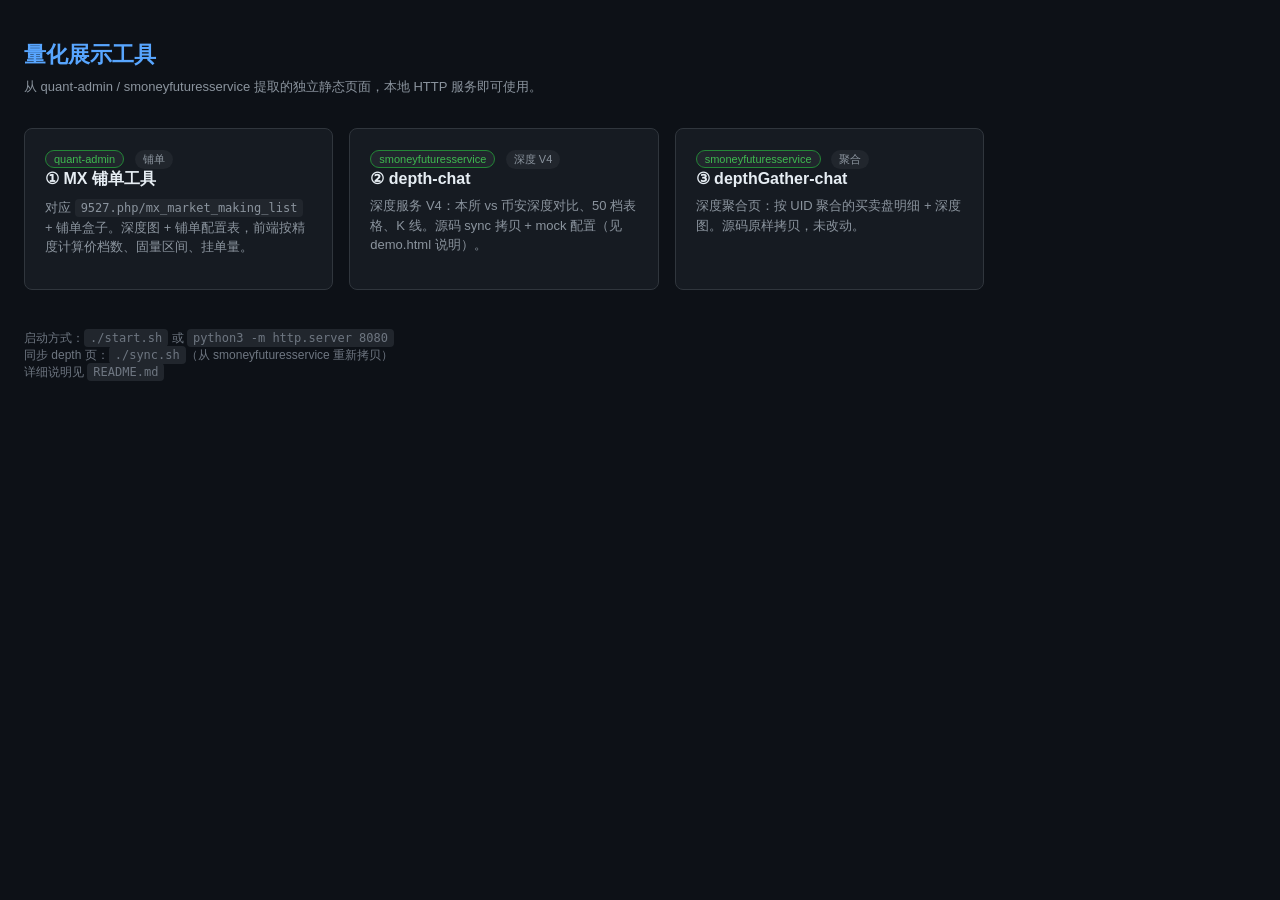
==== index.html @ 86db3efb "feat: initial quant-visual-tools static dashboard suite Extract market-making, depth-chat V4, and de" ====
<!DOCTYPE html>
<html lang="zh">
<head>
  <meta charset="UTF-8">
  <meta name="viewport" content="width=device-width, initial-scale=1.0">
  <title>量化展示工具</title>
  <style>
    * { box-sizing: border-box; margin: 0; padding: 0; }
    body {
      font-family: -apple-system, BlinkMacSystemFont, 'Segoe UI', sans-serif;
      background: #0d1117;
      color: #e6edf3;
      min-height: 100vh;
      padding: 40px 24px;
    }
    h1 { font-size: 22px; margin-bottom: 8px; color: #58a6ff; }
    .sub { color: #8b949e; font-size: 13px; margin-bottom: 32px; }
    .grid { display: grid; grid-template-columns: repeat(auto-fill, minmax(300px, 1fr)); gap: 16px; max-width: 960px; }
    .card {
      background: #161b22;
      border: 1px solid #30363d;
      border-radius: 8px;
      padding: 20px;
      text-decoration: none;
      color: inherit;
      transition: border-color .15s;
    }
    .card:hover { border-color: #58a6ff; }
    .card h2 { font-size: 16px; margin-bottom: 8px; }
    .card p { font-size: 13px; color: #8b949e; line-height: 1.5; margin-bottom: 12px; }
    .tag {
      display: inline-block;
      font-size: 11px;
      padding: 2px 8px;
      border-radius: 12px;
      background: #21262d;
      color: #8b949e;
      margin-right: 6px;
    }
    .tag.src { color: #3fb950; border: 1px solid #238636; }
    footer { margin-top: 40px; font-size: 12px; color: #6e7681; max-width: 960px; }
    code { background: #21262d; padding: 2px 6px; border-radius: 4px; font-size: 12px; }
  </style>
</head>
<body>
  <h1>量化展示工具</h1>
  <p class="sub">从 quant-admin / smoneyfuturesservice 提取的独立静态页面，本地 HTTP 服务即可使用。</p>

  <div class="grid">
    <a class="card" href="market-making/index.html">
      <span class="tag src">quant-admin</span>
      <span class="tag">铺单</span>
      <h2>① MX 铺单工具</h2>
      <p>对应 <code>9527.php/mx_market_making_list</code> + 铺单盒子。深度图 + 铺单配置表，前端按精度计算价档数、固量区间、挂单量。</p>
    </a>

    <a class="card" href="depth-chat/demo.html">
      <span class="tag src">smoneyfuturesservice</span>
      <span class="tag">深度 V4</span>
      <h2>② depth-chat</h2>
      <p>深度服务 V4：本所 vs 币安深度对比、50 档表格、K 线。源码 sync 拷贝 + mock 配置（见 demo.html 说明）。</p>
    </a>

    <a class="card" href="depth-gather/depthGather-chat.html">
      <span class="tag src">smoneyfuturesservice</span>
      <span class="tag">聚合</span>
      <h2>③ depthGather-chat</h2>
      <p>深度聚合页：按 UID 聚合的买卖盘明细 + 深度图。源码原样拷贝，未改动。</p>
    </a>
  </div>

  <footer>
    启动方式：<code>./start.sh</code> 或 <code>python3 -m http.server 8080</code><br>
    同步 depth 页：<code>./sync.sh</code>（从 smoneyfuturesservice 重新拷贝）<br>
    详细说明见 <code>README.md</code>
  </footer>
</body>
</html>
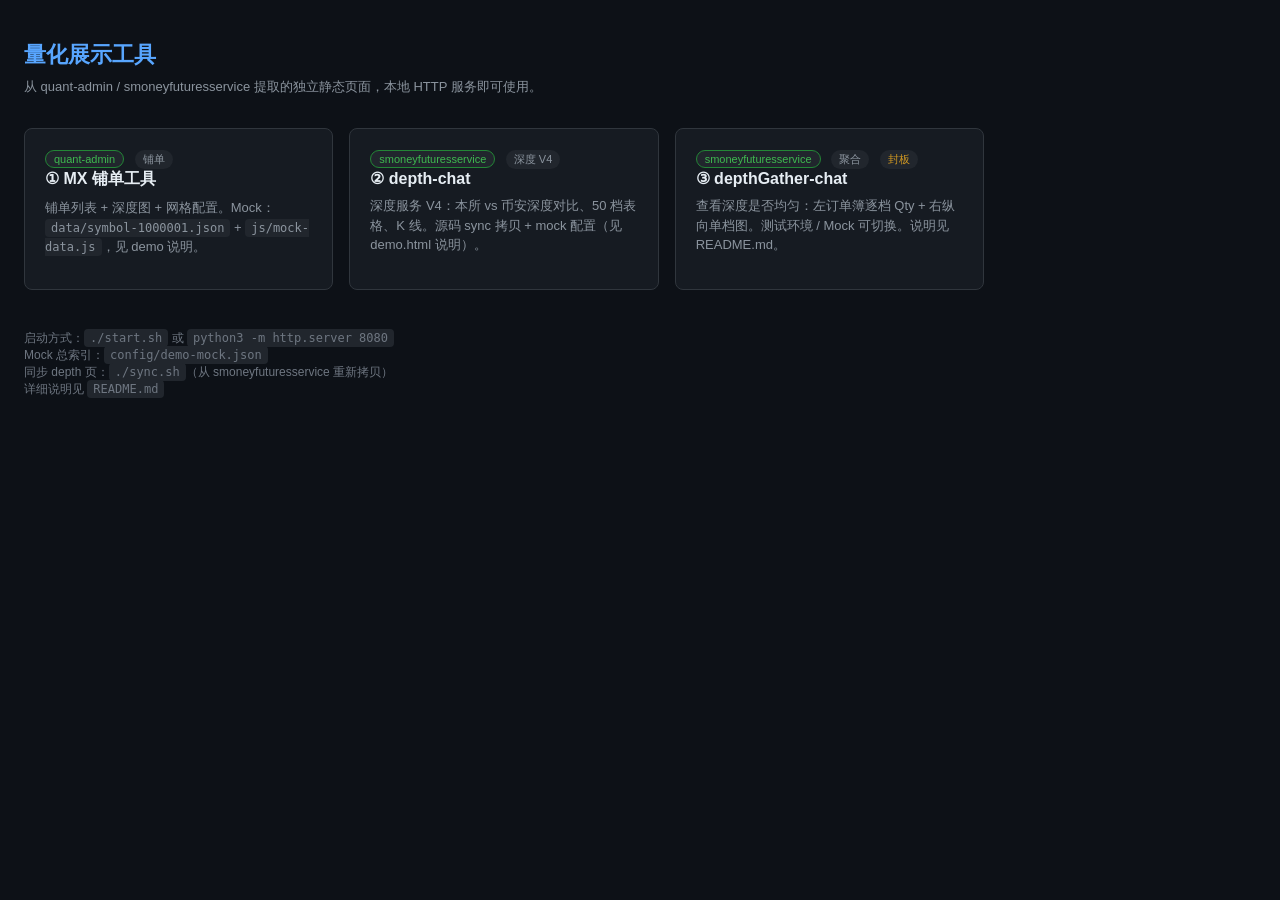
==== commit 4d974303: "feat(depth-gather): freeze depthGather-chat for uniform depth inspection depthGather-chat is sealed;" ====
--- a/index.html
+++ b/index.html
@@ -47,11 +47,11 @@
   <p class="sub">从 quant-admin / smoneyfuturesservice 提取的独立静态页面，本地 HTTP 服务即可使用。</p>
 
   <div class="grid">
-    <a class="card" href="market-making/index.html">
+    <a class="card" href="market-making/demo.html">
       <span class="tag src">quant-admin</span>
       <span class="tag">铺单</span>
       <h2>① MX 铺单工具</h2>
-      <p>对应 <code>9527.php/mx_market_making_list</code> + 铺单盒子。深度图 + 铺单配置表，前端按精度计算价档数、固量区间、挂单量。</p>
+      <p>铺单列表 + 深度图 + 网格配置。Mock：<code>data/symbol-1000001.json</code> + <code>js/mock-data.js</code>，见 demo 说明。</p>
     </a>
 
     <a class="card" href="depth-chat/demo.html">
@@ -61,16 +61,18 @@
       <p>深度服务 V4：本所 vs 币安深度对比、50 档表格、K 线。源码 sync 拷贝 + mock 配置（见 demo.html 说明）。</p>
     </a>
 
-    <a class="card" href="depth-gather/depthGather-chat.html">
+    <a class="card" href="depth-gather/README.md">
       <span class="tag src">smoneyfuturesservice</span>
       <span class="tag">聚合</span>
+      <span class="tag" style="color:#d29922;border-color:#9e6a03">封板</span>
       <h2>③ depthGather-chat</h2>
-      <p>深度聚合页：按 UID 聚合的买卖盘明细 + 深度图。源码原样拷贝，未改动。</p>
+      <p>查看深度是否均匀：左订单簿逐档 Qty + 右纵向单档图。测试环境 / Mock 可切换。说明见 README.md。</p>
     </a>
   </div>
 
   <footer>
     启动方式：<code>./start.sh</code> 或 <code>python3 -m http.server 8080</code><br>
+    Mock 总索引：<code>config/demo-mock.json</code><br>
     同步 depth 页：<code>./sync.sh</code>（从 smoneyfuturesservice 重新拷贝）<br>
     详细说明见 <code>README.md</code>
   </footer>
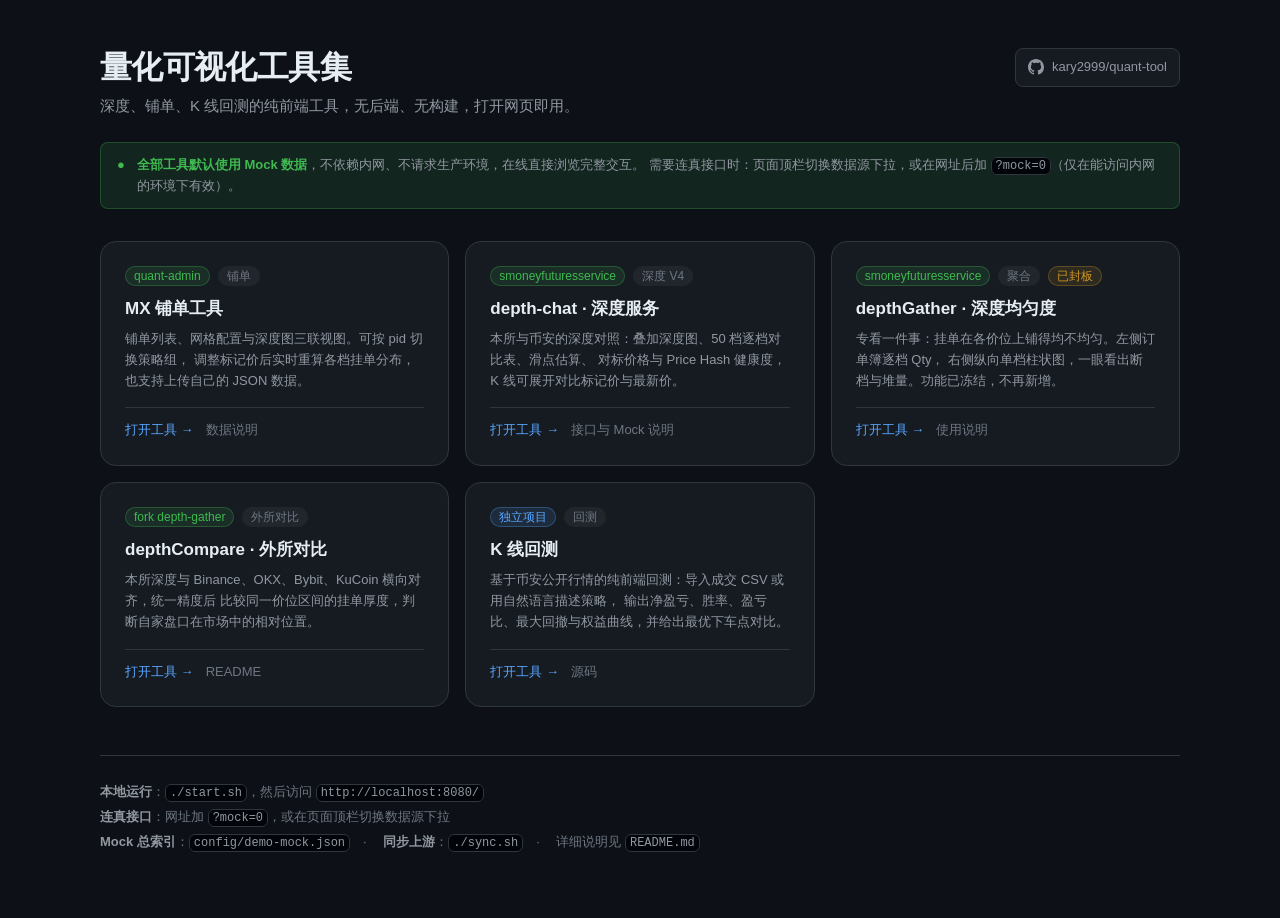
==== commit e01af04a: "feat(pages): publish landing page for github pages Rebuild index.html as the site entry point: desig" ====
--- a/index.html
+++ b/index.html
@@ -3,78 +3,353 @@
 <head>
   <meta charset="UTF-8">
   <meta name="viewport" content="width=device-width, initial-scale=1.0">
-  <title>量化展示工具</title>
+  <title>量化可视化工具集</title>
+  <meta name="description" content="深度、铺单、K 线回测的纯前端可视化工具集，默认内置 Mock 数据，打开即用。">
+  <link rel="icon" href="data:image/svg+xml,<svg xmlns='http://www.w3.org/2000/svg' viewBox='0 0 32 32'><text y='26' font-size='26'>📈</text></svg>">
   <style>
-    * { box-sizing: border-box; margin: 0; padding: 0; }
+    :root {
+      /* 颜色：一个主色 + 中性灰阶 + 语义色 */
+      --bg:        #0d1117;
+      --bg-raised: #161b22;
+      --bg-sunken: #010409;
+      --bg-subtle: #21262d;
+      --border:       #30363d;
+      --border-strong:#3d444d;
+      --text:       #e6edf3;
+      --text-dim:   #9198a1;
+      --text-faint: #6e7681;
+      --accent:      #58a6ff;
+      --accent-dim:  rgba(88, 166, 255, .12);
+      --ok:      #3fb950;
+      --ok-dim:  rgba(63, 185, 80, .12);
+      --warn:     #d29922;
+      --warn-dim: rgba(210, 153, 34, .12);
+
+      /* 间距：4px 刻度 */
+      --sp-1: 4px;  --sp-2: 8px;  --sp-3: 12px; --sp-4: 16px;
+      --sp-6: 24px; --sp-8: 32px; --sp-12: 48px; --sp-16: 64px;
+
+      /* 圆角 */
+      --r-sm: 6px; --r-md: 8px; --r-lg: 16px; --r-pill: 9999px;
+
+      /* 字阶 */
+      --fs-display: 32px; --fs-h2: 22px; --fs-h3: 17px;
+      --fs-body: 15px; --fs-small: 13px; --fs-caption: 12px;
+
+      /* 阴影 */
+      --shadow-sm: 0 1px 3px rgba(0,0,0,.24), 0 2px 6px rgba(0,0,0,.16);
+      --shadow-lg: 0 4px 6px rgba(0,0,0,.20), 0 16px 32px rgba(0,0,0,.32);
+
+      --font: 'Inter', -apple-system, BlinkMacSystemFont, 'PingFang SC',
+              'HarmonyOS Sans', 'Source Han Sans SC', 'Segoe UI', sans-serif;
+      --font-mono: ui-monospace, SFMono-Regular, 'SF Mono', Menlo, monospace;
+      --ease: 160ms ease-out;
+    }
+
+    *, *::before, *::after { box-sizing: border-box; margin: 0; padding: 0; }
+
     body {
-      font-family: -apple-system, BlinkMacSystemFont, 'Segoe UI', sans-serif;
-      background: #0d1117;
-      color: #e6edf3;
+      font-family: var(--font);
+      font-size: var(--fs-body);
+      line-height: 1.6;
+      background: var(--bg);
+      color: var(--text);
       min-height: 100vh;
-      padding: 40px 24px;
-    }
-    h1 { font-size: 22px; margin-bottom: 8px; color: #58a6ff; }
-    .sub { color: #8b949e; font-size: 13px; margin-bottom: 32px; }
-    .grid { display: grid; grid-template-columns: repeat(auto-fill, minmax(300px, 1fr)); gap: 16px; max-width: 960px; }
+      padding: var(--sp-12) var(--sp-6) var(--sp-16);
+      -webkit-font-smoothing: antialiased;
+    }
+
+    .wrap { max-width: 1080px; margin: 0 auto; }
+
+    /* ---------- 页头 ---------- */
+    .masthead {
+      display: flex;
+      align-items: flex-start;
+      justify-content: space-between;
+      gap: var(--sp-6);
+      flex-wrap: wrap;
+      margin-bottom: var(--sp-6);
+    }
+    h1 {
+      font-size: var(--fs-display);
+      font-weight: 700;
+      line-height: 1.2;
+      letter-spacing: -.02em;
+      margin-bottom: var(--sp-2);
+    }
+    .lede {
+      color: var(--text-dim);
+      font-size: var(--fs-body);
+      max-width: 62ch;
+    }
+    .repo-link {
+      display: inline-flex;
+      align-items: center;
+      gap: var(--sp-2);
+      padding: var(--sp-2) var(--sp-3);
+      min-height: 36px;
+      border: 1px solid var(--border);
+      border-radius: var(--r-md);
+      background: var(--bg-raised);
+      color: var(--text-dim);
+      font-size: var(--fs-small);
+      text-decoration: none;
+      transition: border-color var(--ease), color var(--ease);
+      white-space: nowrap;
+    }
+    .repo-link:hover  { border-color: var(--border-strong); color: var(--text); }
+    .repo-link:active { background: var(--bg-subtle); }
+
+    /* ---------- Mock 提示条 ---------- */
+    .notice {
+      display: flex;
+      gap: var(--sp-3);
+      padding: var(--sp-3) var(--sp-4);
+      margin-bottom: var(--sp-8);
+      background: var(--ok-dim);
+      border: 1px solid rgba(63, 185, 80, .28);
+      border-radius: var(--r-md);
+      font-size: var(--fs-small);
+      color: var(--text-dim);
+      line-height: 1.55;
+    }
+    .notice b { color: var(--ok); font-weight: 600; }
+    .notice-icon { color: var(--ok); flex-shrink: 0; }
+
+    /* ---------- 卡片网格 ---------- */
+    .grid {
+      display: grid;
+      grid-template-columns: repeat(auto-fill, minmax(320px, 1fr));
+      gap: var(--sp-4);
+    }
     .card {
-      background: #161b22;
-      border: 1px solid #30363d;
-      border-radius: 8px;
-      padding: 20px;
+      display: flex;
+      flex-direction: column;
+      background: var(--bg-raised);
+      border: 1px solid var(--border);
+      border-radius: var(--r-lg);
+      padding: var(--sp-6);
+      transition: border-color var(--ease), transform var(--ease), box-shadow var(--ease);
+    }
+    .card:hover {
+      border-color: var(--border-strong);
+      transform: translateY(-2px);
+      box-shadow: var(--shadow-lg);
+    }
+    .card:focus-within { border-color: var(--accent); }
+
+    .tags { display: flex; flex-wrap: wrap; gap: var(--sp-2); margin-bottom: var(--sp-3); }
+    .tag {
+      font-size: var(--fs-caption);
+      line-height: 1.5;
+      padding: 0 var(--sp-2);
+      border-radius: var(--r-pill);
+      background: var(--bg-subtle);
+      border: 1px solid transparent;
+      color: var(--text-faint);
+    }
+    .tag--src   { color: var(--ok);     background: var(--ok-dim);     border-color: rgba(63,185,80,.3); }
+    .tag--frozen{ color: var(--warn);   background: var(--warn-dim);   border-color: rgba(210,153,34,.3); }
+    .tag--ext   { color: var(--accent); background: var(--accent-dim); border-color: rgba(88,166,255,.3); }
+
+    .card h2 { font-size: var(--fs-h3); font-weight: 600; line-height: 1.35; margin-bottom: var(--sp-2); }
+    .card h2 a {
+      color: var(--text);
       text-decoration: none;
-      color: inherit;
-      transition: border-color .15s;
-    }
-    .card:hover { border-color: #58a6ff; }
-    .card h2 { font-size: 16px; margin-bottom: 8px; }
-    .card p { font-size: 13px; color: #8b949e; line-height: 1.5; margin-bottom: 12px; }
-    .tag {
-      display: inline-block;
-      font-size: 11px;
-      padding: 2px 8px;
-      border-radius: 12px;
-      background: #21262d;
-      color: #8b949e;
-      margin-right: 6px;
-    }
-    .tag.src { color: #3fb950; border: 1px solid #238636; }
-    footer { margin-top: 40px; font-size: 12px; color: #6e7681; max-width: 960px; }
-    code { background: #21262d; padding: 2px 6px; border-radius: 4px; font-size: 12px; }
+      transition: color var(--ease);
+    }
+    .card h2 a:hover { color: var(--accent); }
+    /* 让整张卡可点，同时不吞掉底部的次级链接 */
+    .card h2 a::after { content: ''; position: absolute; inset: 0; }
+    .card { position: relative; }
+
+    .card p {
+      font-size: var(--fs-small);
+      color: var(--text-dim);
+      line-height: 1.6;
+      margin-bottom: var(--sp-4);
+      flex: 1;
+    }
+
+    .card-foot {
+      display: flex;
+      flex-wrap: wrap;
+      gap: var(--sp-3);
+      padding-top: var(--sp-3);
+      border-top: 1px solid var(--border);
+    }
+    .link {
+      position: relative;
+      z-index: 1;
+      font-size: var(--fs-small);
+      color: var(--text-faint);
+      text-decoration: none;
+      transition: color var(--ease);
+    }
+    .link:hover { color: var(--accent); text-decoration: underline; }
+    .link--go { color: var(--accent); font-weight: 500; }
+
+    /* ---------- 页脚 ---------- */
+    footer {
+      margin-top: var(--sp-12);
+      padding-top: var(--sp-6);
+      border-top: 1px solid var(--border);
+      font-size: var(--fs-small);
+      color: var(--text-faint);
+      line-height: 1.9;
+    }
+    footer strong { color: var(--text-dim); font-weight: 600; }
+    code {
+      font-family: var(--font-mono);
+      font-size: var(--fs-caption);
+      background: var(--bg-sunken);
+      border: 1px solid var(--border);
+      padding: 1px var(--sp-1);
+      border-radius: var(--r-sm);
+      color: var(--text-dim);
+    }
+
+    @media (max-width: 600px) {
+      body { padding: var(--sp-8) var(--sp-4) var(--sp-12); }
+      h1 { font-size: 26px; }
+      .grid { grid-template-columns: 1fr; }
+    }
   </style>
 </head>
 <body>
-  <h1>量化展示工具</h1>
-  <p class="sub">从 quant-admin / smoneyfuturesservice 提取的独立静态页面，本地 HTTP 服务即可使用。</p>
-
-  <div class="grid">
-    <a class="card" href="market-making/demo.html">
-      <span class="tag src">quant-admin</span>
-      <span class="tag">铺单</span>
-      <h2>① MX 铺单工具</h2>
-      <p>铺单列表 + 深度图 + 网格配置。Mock：<code>data/symbol-1000001.json</code> + <code>js/mock-data.js</code>，见 demo 说明。</p>
+<div class="wrap">
+
+  <header class="masthead">
+    <div>
+      <h1>量化可视化工具集</h1>
+      <p class="lede">
+        深度、铺单、K 线回测的纯前端工具，无后端、无构建，打开网页即用。
+      </p>
+    </div>
+    <a class="repo-link" href="https://github.com/kary2999/quant-tool" target="_blank" rel="noopener"
+       aria-label="在 GitHub 上查看源码">
+      <svg width="16" height="16" viewBox="0 0 16 16" fill="currentColor" aria-hidden="true">
+        <path d="M8 0C3.58 0 0 3.58 0 8c0 3.54 2.29 6.53 5.47 7.59.4.07.55-.17.55-.38
+                 0-.19-.01-.82-.01-1.49-2.01.37-2.53-.49-2.69-.94-.09-.23-.48-.94-.82-1.13
+                 -.28-.15-.68-.52-.01-.53.63-.01 1.08.58 1.23.82.72 1.21 1.87.87 2.33.66
+                 .07-.52.28-.87.51-1.07-1.78-.2-3.64-.89-3.64-3.95 0-.87.31-1.59.82-2.15
+                 -.08-.2-.36-1.02.08-2.12 0 0 .67-.21 2.2.82a7.4 7.4 0 0 1 2-.27c.68 0 1.36.09 2 .27
+                 1.53-1.04 2.2-.82 2.2-.82.44 1.1.16 1.92.08 2.12.51.56.82 1.27.82 2.15
+                 0 3.07-1.87 3.75-3.65 3.95.29.25.54.73.54 1.48 0 1.07-.01 1.93-.01 2.2
+                 0 .21.15.46.55.38A8.01 8.01 0 0 0 16 8c0-4.42-3.58-8-8-8Z"/>
+      </svg>
+      kary2999/quant-tool
     </a>
-
-    <a class="card" href="depth-chat/demo.html">
-      <span class="tag src">smoneyfuturesservice</span>
-      <span class="tag">深度 V4</span>
-      <h2>② depth-chat</h2>
-      <p>深度服务 V4：本所 vs 币安深度对比、50 档表格、K 线。源码 sync 拷贝 + mock 配置（见 demo.html 说明）。</p>
-    </a>
-
-    <a class="card" href="depth-gather/README.md">
-      <span class="tag src">smoneyfuturesservice</span>
-      <span class="tag">聚合</span>
-      <span class="tag" style="color:#d29922;border-color:#9e6a03">封板</span>
-      <h2>③ depthGather-chat</h2>
-      <p>查看深度是否均匀：左订单簿逐档 Qty + 右纵向单档图。测试环境 / Mock 可切换。说明见 README.md。</p>
-    </a>
+  </header>
+
+  <div class="notice">
+    <span class="notice-icon" aria-hidden="true">●</span>
+    <span>
+      <b>全部工具默认使用 Mock 数据</b>，不依赖内网、不请求生产环境，在线直接浏览完整交互。
+      需要连真接口时：页面顶栏切换数据源下拉，或在网址后加 <code>?mock=0</code>（仅在能访问内网的环境下有效）。
+    </span>
   </div>
 
+  <main class="grid">
+
+    <article class="card">
+      <div class="tags">
+        <span class="tag tag--src">quant-admin</span>
+        <span class="tag">铺单</span>
+      </div>
+      <h2><a href="market-making/index.html">MX 铺单工具</a></h2>
+      <p>
+        铺单列表、网格配置与深度图三联视图。可按 pid 切换策略组，
+        调整标记价后实时重算各档挂单分布，也支持上传自己的 JSON 数据。
+      </p>
+      <div class="card-foot">
+        <a class="link link--go" href="market-making/index.html">打开工具 →</a>
+        <a class="link" href="market-making/demo.html">数据说明</a>
+      </div>
+    </article>
+
+    <article class="card">
+      <div class="tags">
+        <span class="tag tag--src">smoneyfuturesservice</span>
+        <span class="tag">深度 V4</span>
+      </div>
+      <h2><a href="depth-chat/depth-chat.html">depth-chat · 深度服务</a></h2>
+      <p>
+        本所与币安的深度对照：叠加深度图、50 档逐档对比表、滑点估算、
+        对标价格与 Price Hash 健康度，K 线可展开对比标记价与最新价。
+      </p>
+      <div class="card-foot">
+        <a class="link link--go" href="depth-chat/depth-chat.html">打开工具 →</a>
+        <a class="link" href="depth-chat/demo.html">接口与 Mock 说明</a>
+      </div>
+    </article>
+
+    <article class="card">
+      <div class="tags">
+        <span class="tag tag--src">smoneyfuturesservice</span>
+        <span class="tag">聚合</span>
+        <span class="tag tag--frozen">已封板</span>
+      </div>
+      <h2><a href="depth-gather/depthGather-chat.html">depthGather · 深度均匀度</a></h2>
+      <p>
+        专看一件事：挂单在各价位上铺得均不均匀。左侧订单簿逐档 Qty，
+        右侧纵向单档柱状图，一眼看出断档与堆量。功能已冻结，不再新增。
+      </p>
+      <div class="card-foot">
+        <a class="link link--go" href="depth-gather/depthGather-chat.html">打开工具 →</a>
+        <a class="link" href="depth-gather/demo.html">使用说明</a>
+      </div>
+    </article>
+
+    <article class="card">
+      <div class="tags">
+        <span class="tag tag--src">fork depth-gather</span>
+        <span class="tag">外所对比</span>
+      </div>
+      <h2><a href="depth-compare/depthCompare-chat.html">depthCompare · 外所对比</a></h2>
+      <p>
+        本所深度与 Binance、OKX、Bybit、KuCoin 横向对齐，统一精度后
+        比较同一价位区间的挂单厚度，判断自家盘口在市场中的相对位置。
+      </p>
+      <div class="card-foot">
+        <a class="link link--go" href="depth-compare/depthCompare-chat.html">打开工具 →</a>
+        <a class="link" href="https://github.com/kary2999/quant-tool/blob/main/depth-compare/README.md"
+           target="_blank" rel="noopener">README</a>
+      </div>
+    </article>
+
+    <article class="card">
+      <div class="tags">
+        <span class="tag tag--ext">独立项目</span>
+        <span class="tag">回测</span>
+      </div>
+      <h2>
+        <a href="https://kary2999.github.io/trade-backtest/" target="_blank" rel="noopener">
+          K 线回测
+        </a>
+      </h2>
+      <p>
+        基于币安公开行情的纯前端回测：导入成交 CSV 或用自然语言描述策略，
+        输出净盈亏、胜率、盈亏比、最大回撤与权益曲线，并给出最优下车点对比。
+      </p>
+      <div class="card-foot">
+        <a class="link link--go" href="https://kary2999.github.io/trade-backtest/"
+           target="_blank" rel="noopener">打开工具 →</a>
+        <a class="link" href="https://github.com/kary2999/trade-backtest"
+           target="_blank" rel="noopener">源码</a>
+      </div>
+    </article>
+
+  </main>
+
   <footer>
-    启动方式：<code>./start.sh</code> 或 <code>python3 -m http.server 8080</code><br>
-    Mock 总索引：<code>config/demo-mock.json</code><br>
-    同步 depth 页：<code>./sync.sh</code>（从 smoneyfuturesservice 重新拷贝）<br>
+    <strong>本地运行</strong>：<code>./start.sh</code>，然后访问 <code>http://localhost:8080/</code><br>
+    <strong>连真接口</strong>：网址加 <code>?mock=0</code>，或在页面顶栏切换数据源下拉<br>
+    <strong>Mock 总索引</strong>：<code>config/demo-mock.json</code>　·　
+    <strong>同步上游</strong>：<code>./sync.sh</code>　·　
     详细说明见 <code>README.md</code>
   </footer>
+
+</div>
 </body>
 </html>
